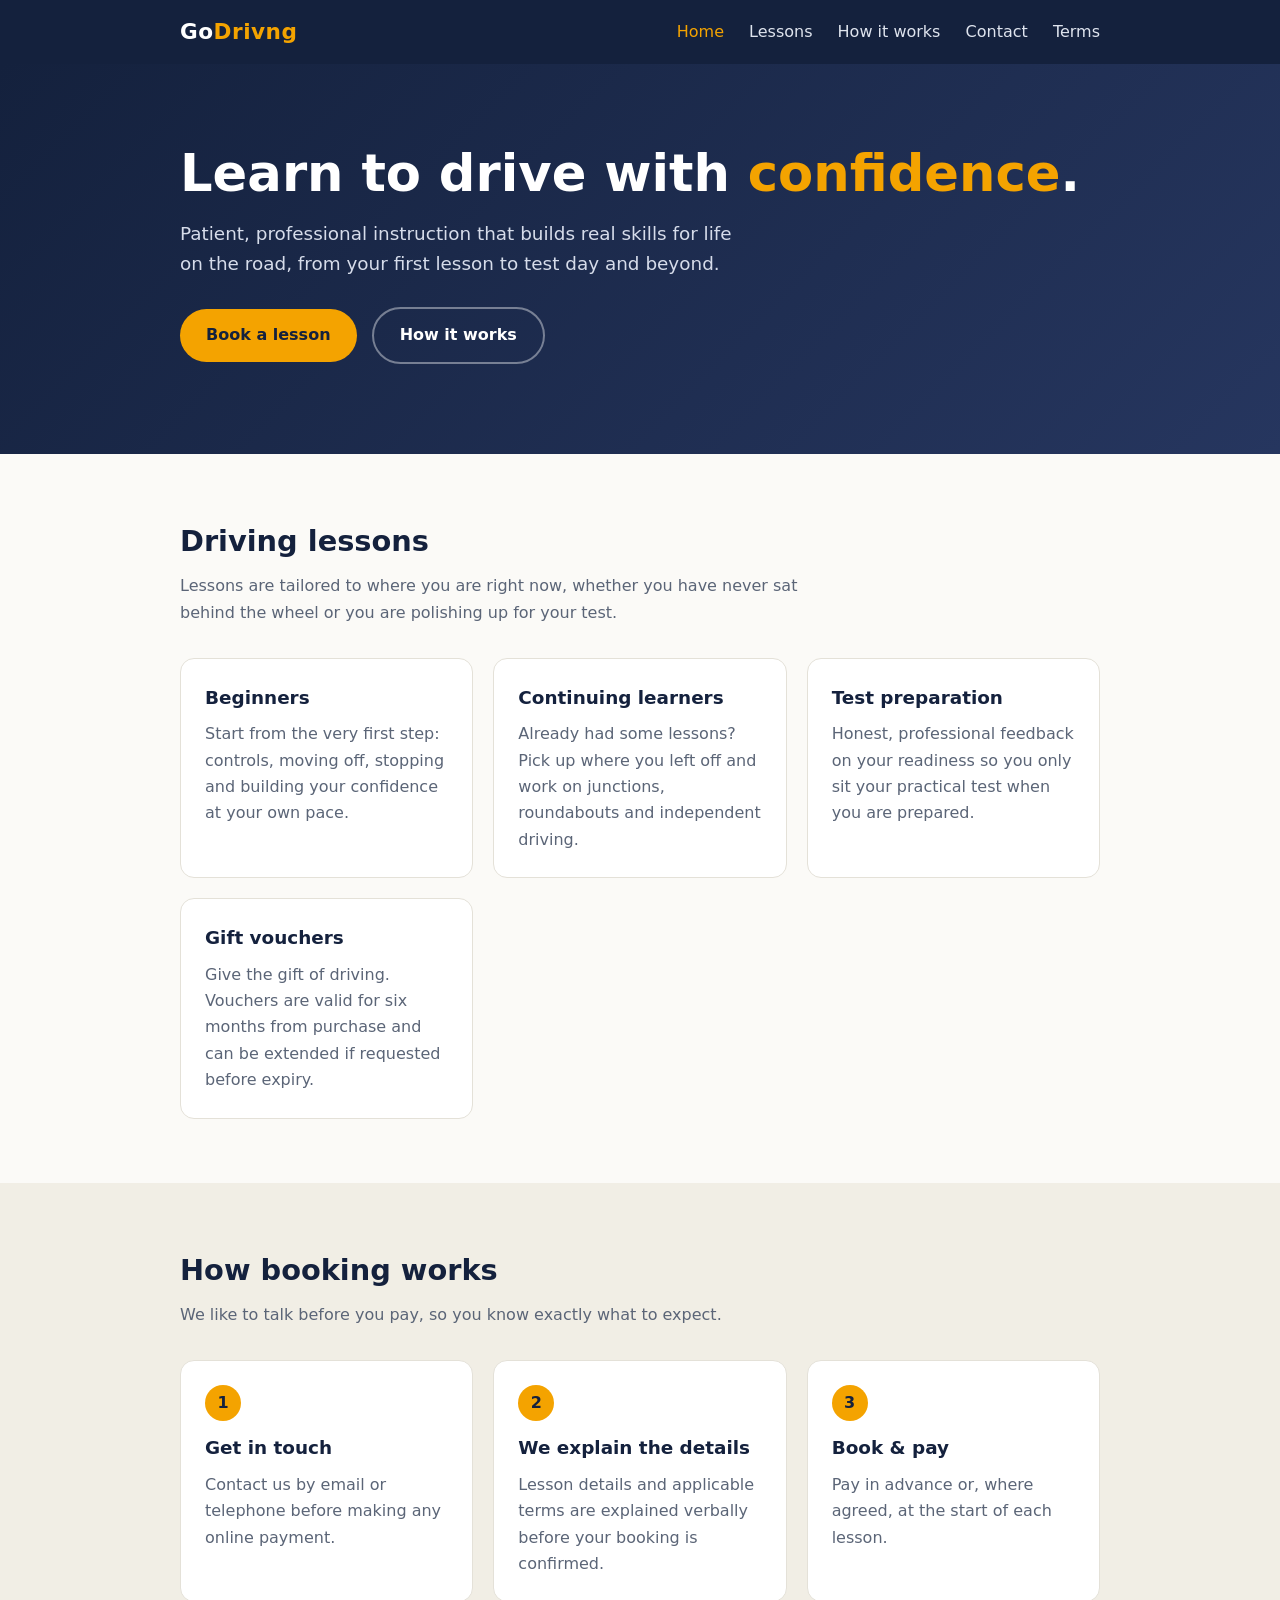
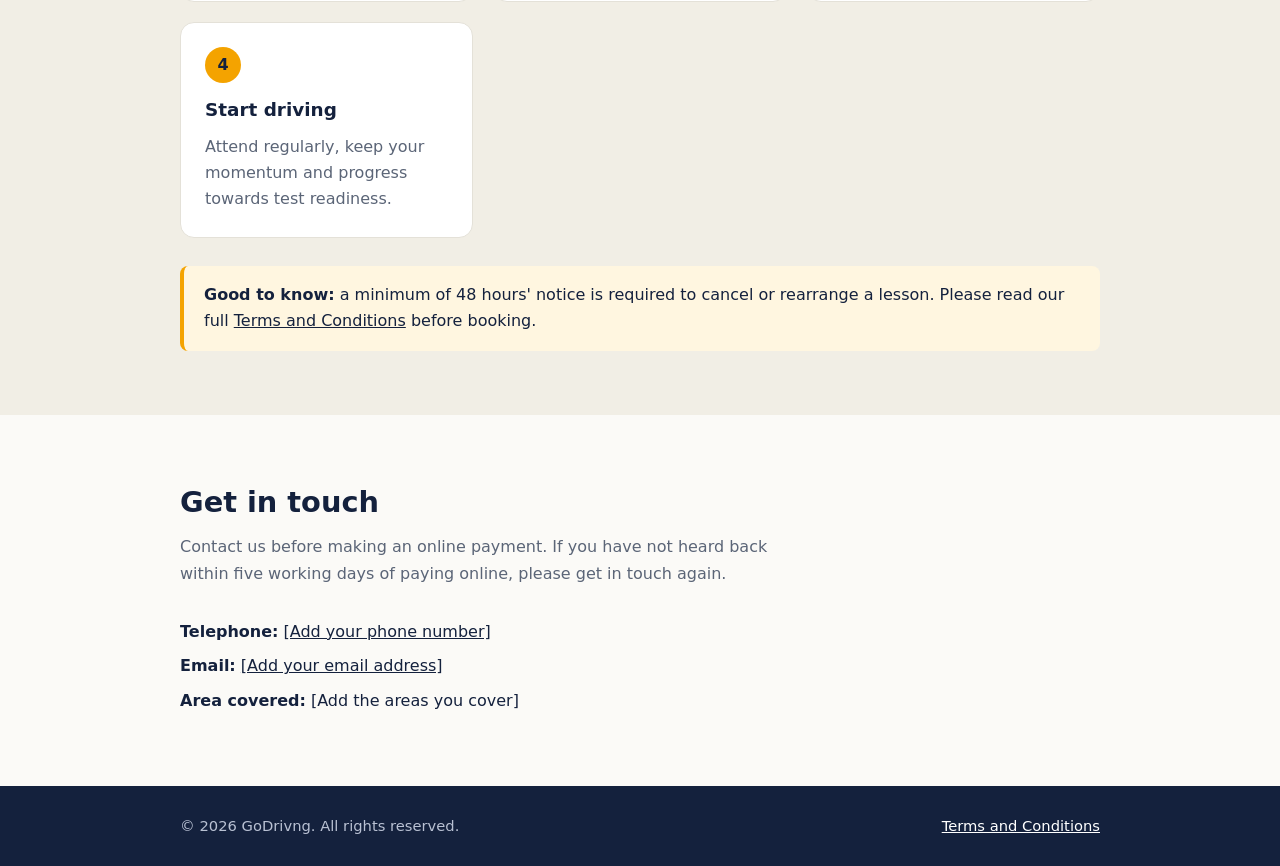
==== index.html @ 8129f7e6 "Add files via upload" ====
<!DOCTYPE html>
<html lang="en-GB">
<head>
  <meta charset="utf-8">
  <meta name="viewport" content="width=device-width, initial-scale=1">
  <title>GoDrivng | Driving School</title>
  <meta name="description" content="GoDrivng driving school: friendly, professional driving lessons. Get in touch to discuss your lessons before booking.">
  <link rel="stylesheet" href="styles.css">
</head>
<body>

<header class="site">
  <div class="wrap">
    <a class="brand" href="index.html">Go<span>Drivng</span></a>
    <nav>
      <a href="index.html" aria-current="page">Home</a>
      <a href="index.html#lessons">Lessons</a>
      <a href="index.html#how-it-works">How it works</a>
      <a href="index.html#contact">Contact</a>
      <a href="terms.html">Terms</a>
    </nav>
  </div>
</header>

<main>
  <div class="hero">
    <div class="wrap">
      <h1>Learn to drive with <em>confidence</em>.</h1>
      <p>Patient, professional instruction that builds real skills for life on the road, from your first lesson to test day and beyond.</p>
      <a class="btn" href="#contact">Book a lesson</a>
      <a class="btn ghost" href="#how-it-works">How it works</a>
    </div>
  </div>

  <section id="lessons">
    <div class="wrap">
      <h2>Driving lessons</h2>
      <p class="lead">Lessons are tailored to where you are right now, whether you have never sat behind the wheel or you are polishing up for your test.</p>
      <div class="grid">
        <div class="card">
          <h3>Beginners</h3>
          <p>Start from the very first step: controls, moving off, stopping and building your confidence at your own pace.</p>
        </div>
        <div class="card">
          <h3>Continuing learners</h3>
          <p>Already had some lessons? Pick up where you left off and work on junctions, roundabouts and independent driving.</p>
        </div>
        <div class="card">
          <h3>Test preparation</h3>
          <p>Honest, professional feedback on your readiness so you only sit your practical test when you are prepared.</p>
        </div>
        <div class="card">
          <h3>Gift vouchers</h3>
          <p>Give the gift of driving. Vouchers are valid for six months from purchase and can be extended if requested before expiry.</p>
        </div>
      </div>
    </div>
  </section>

  <section id="how-it-works" class="band">
    <div class="wrap">
      <h2>How booking works</h2>
      <p class="lead">We like to talk before you pay, so you know exactly what to expect.</p>
      <div class="grid">
        <div class="card">
          <div class="num">1</div>
          <h3>Get in touch</h3>
          <p>Contact us by email or telephone before making any online payment.</p>
        </div>
        <div class="card">
          <div class="num">2</div>
          <h3>We explain the details</h3>
          <p>Lesson details and applicable terms are explained verbally before your booking is confirmed.</p>
        </div>
        <div class="card">
          <div class="num">3</div>
          <h3>Book &amp; pay</h3>
          <p>Pay in advance or, where agreed, at the start of each lesson.</p>
        </div>
        <div class="card">
          <div class="num">4</div>
          <h3>Start driving</h3>
          <p>Attend regularly, keep your momentum and progress towards test readiness.</p>
        </div>
      </div>
      <div class="notice">
        <strong>Good to know:</strong> a minimum of 48 hours' notice is required to cancel or rearrange a lesson. Please read our full
        <a href="terms.html">Terms and Conditions</a> before booking.
      </div>
    </div>
  </section>

  <section id="contact">
    <div class="wrap">
      <h2>Get in touch</h2>
      <p class="lead">Contact us before making an online payment. If you have not heard back within five working days of paying online, please get in touch again.</p>
      <ul class="contact-list">
        <!-- TODO: replace the placeholders below with your real details -->
        <li><strong>Telephone:</strong> <a href="tel:+440000000000">[Add your phone number]</a></li>
        <li><strong>Email:</strong> <a href="mailto:you@example.com">[Add your email address]</a></li>
        <li><strong>Area covered:</strong> [Add the areas you cover]</li>
      </ul>
    </div>
  </section>
</main>

<footer class="site">
  <div class="wrap">
    <span>&copy; <span id="year">2026</span> GoDrivng. All rights reserved.</span>
    <a href="terms.html">Terms and Conditions</a>
  </div>
</footer>

<script>
  document.getElementById("year").textContent = new Date().getFullYear();
</script>
</body>
</html>
---- styles.css ----
:root {
  --ink: #14213d;
  --accent: #f4a300;
  --accent-dark: #c47f00;
  --bg: #fbfaf7;
  --card: #ffffff;
  --muted: #5b6577;
  --line: #e4e1d8;
  --radius: 14px;
}

* { box-sizing: border-box; }

html { scroll-behavior: smooth; }

body {
  margin: 0;
  font-family: "Segoe UI", system-ui, -apple-system, Roboto, Helvetica, Arial, sans-serif;
  color: var(--ink);
  background: var(--bg);
  line-height: 1.65;
}

a { color: var(--ink); }

.wrap { max-width: 960px; margin: 0 auto; padding: 0 20px; }

/* Header */
header.site {
  background: var(--ink);
  color: #fff;
  position: sticky;
  top: 0;
  z-index: 10;
}
header.site .wrap {
  display: flex;
  align-items: center;
  justify-content: space-between;
  padding-top: 14px;
  padding-bottom: 14px;
  gap: 16px;
  flex-wrap: wrap;
}
.brand {
  font-weight: 800;
  font-size: 1.35rem;
  letter-spacing: .5px;
  color: #fff;
  text-decoration: none;
}
.brand span { color: var(--accent); }
nav a {
  color: #dfe4ee;
  text-decoration: none;
  margin-left: 20px;
  font-weight: 500;
}
nav a:hover, nav a[aria-current="page"] { color: var(--accent); }

/* Hero */
.hero {
  background: linear-gradient(135deg, var(--ink) 0%, #26365f 100%);
  color: #fff;
  padding: 80px 0 90px;
}
.hero h1 {
  font-size: clamp(2rem, 5vw, 3.2rem);
  line-height: 1.15;
  margin: 0 0 16px;
}
.hero h1 em { color: var(--accent); font-style: normal; }
.hero p { max-width: 560px; font-size: 1.15rem; color: #d6dcea; margin: 0 0 28px; }

.btn {
  display: inline-block;
  background: var(--accent);
  color: var(--ink);
  font-weight: 700;
  padding: 13px 26px;
  border-radius: 999px;
  text-decoration: none;
  transition: background .15s, transform .15s;
}
.btn:hover { background: var(--accent-dark); transform: translateY(-1px); }
.btn.ghost {
  background: transparent;
  color: #fff;
  border: 2px solid rgba(255,255,255,.4);
  margin-left: 10px;
}
.btn.ghost:hover { border-color: var(--accent); color: var(--accent); background: transparent; }

/* Sections */
section { padding: 64px 0; }
section h2 { font-size: 1.8rem; margin: 0 0 8px; }
.lead { color: var(--muted); margin: 0 0 32px; max-width: 620px; }

.grid {
  display: grid;
  gap: 20px;
  grid-template-columns: repeat(auto-fit, minmax(240px, 1fr));
}
.card {
  background: var(--card);
  border: 1px solid var(--line);
  border-radius: var(--radius);
  padding: 24px;
}
.card h3 { margin: 0 0 8px; font-size: 1.15rem; }
.card p { margin: 0; color: var(--muted); }
.card .num {
  display: inline-grid;
  place-items: center;
  width: 36px; height: 36px;
  border-radius: 50%;
  background: var(--accent);
  color: var(--ink);
  font-weight: 800;
  margin-bottom: 12px;
}

.band { background: #f1eee5; }

.notice {
  background: #fff6e0;
  border-left: 4px solid var(--accent);
  padding: 16px 20px;
  border-radius: 8px;
  margin-top: 28px;
}

/* Contact */
.contact-list { list-style: none; padding: 0; margin: 0; }
.contact-list li { margin-bottom: 8px; }

/* Terms page */
.terms-head { background: var(--ink); color: #fff; padding: 48px 0; }
.terms-head h1 { margin: 0; font-size: clamp(1.7rem, 4vw, 2.4rem); }
.terms-body { padding: 48px 0 72px; }
.terms-body article {
  background: var(--card);
  border: 1px solid var(--line);
  border-radius: var(--radius);
  padding: 32px clamp(20px, 4vw, 44px);
}
.terms-body h2 {
  font-size: 1.3rem;
  margin: 34px 0 10px;
  padding-bottom: 6px;
  border-bottom: 2px solid var(--accent);
  display: inline-block;
}
.terms-body h2:first-child { margin-top: 0; }
.terms-body ul { padding-left: 20px; }
.terms-body li { margin-bottom: 10px; }

/* Footer */
footer.site {
  background: var(--ink);
  color: #b9c1d3;
  padding: 28px 0;
  font-size: .92rem;
}
footer.site a { color: #fff; }
footer.site .wrap {
  display: flex;
  justify-content: space-between;
  flex-wrap: wrap;
  gap: 10px;
}

@media (max-width: 560px) {
  nav a { margin-left: 14px; }
  .btn.ghost { margin: 12px 0 0; }
}
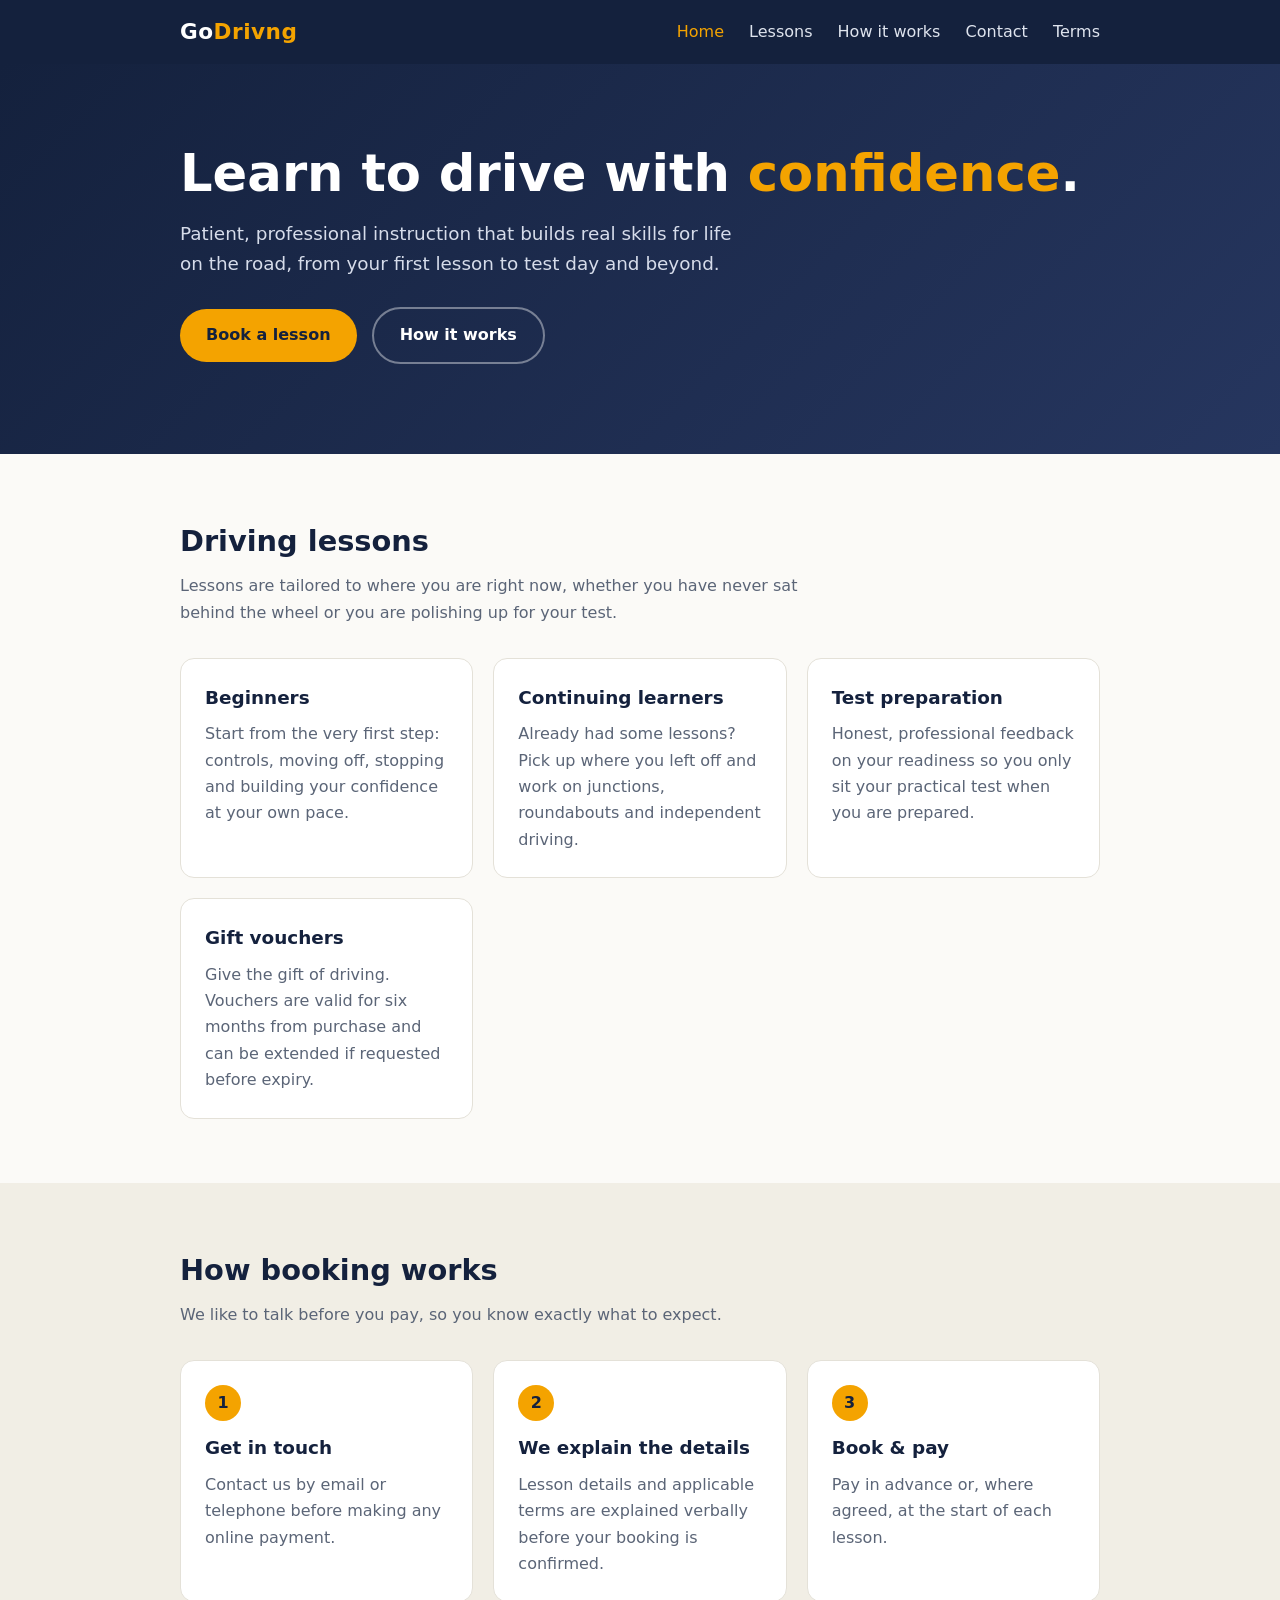
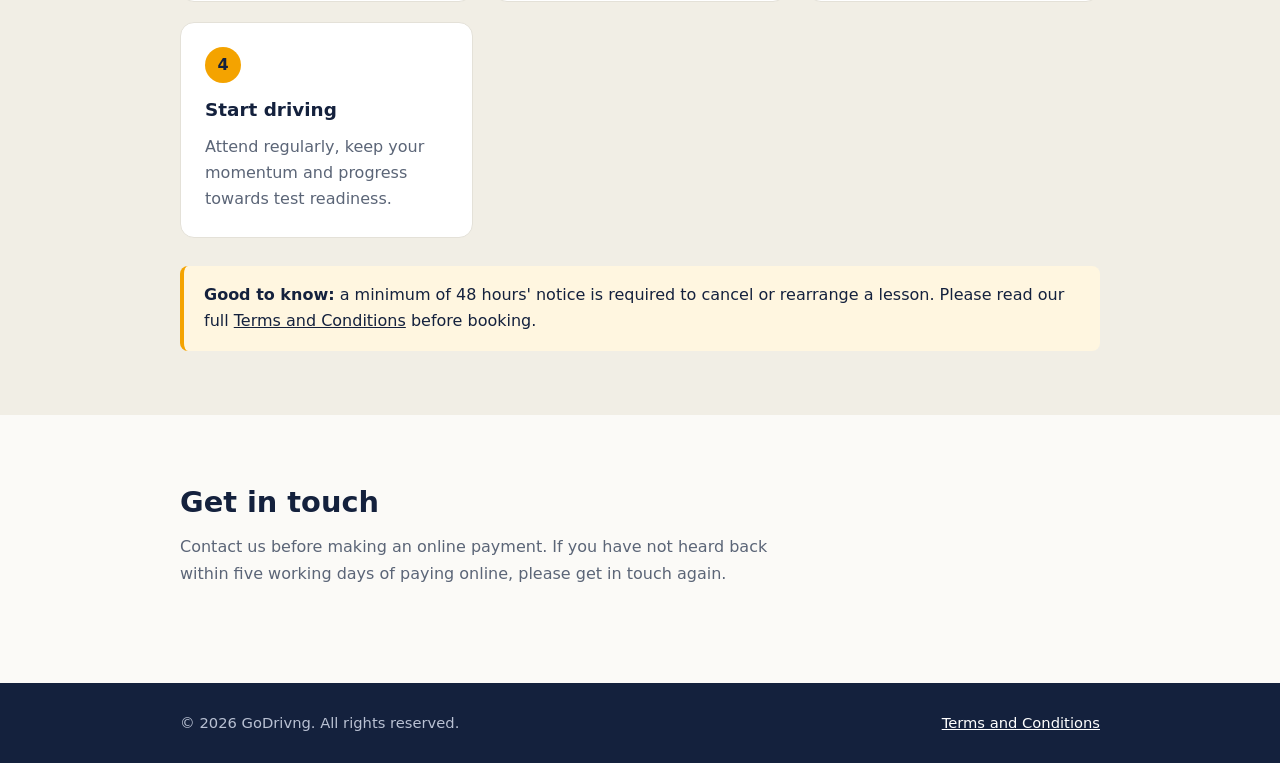
==== commit 6abc56f6: "Replace placeholder phone number in contact section Updated contact details placeholders in index.ht" ====
--- a/index.html
+++ b/index.html
@@ -95,10 +95,10 @@
       <h2>Get in touch</h2>
       <p class="lead">Contact us before making an online payment. If you have not heard back within five working days of paying online, please get in touch again.</p>
       <ul class="contact-list">
-        <!-- TODO: replace the placeholders below with your real details -->
-        <li><strong>Telephone:</strong> <a href="tel:+440000000000">[Add your phone number]</a></li>
+        <!-- TODO: replace the placeholders below with your real details 
+        <li><strong>Telephone:</strong> <a href="tel:+447873661992">[Add your phone number]</a></li>
         <li><strong>Email:</strong> <a href="mailto:you@example.com">[Add your email address]</a></li>
-        <li><strong>Area covered:</strong> [Add the areas you cover]</li>
+        <li><strong>Area covered:</strong> [Add the areas you cover]</li> -->
       </ul>
     </div>
   </section>
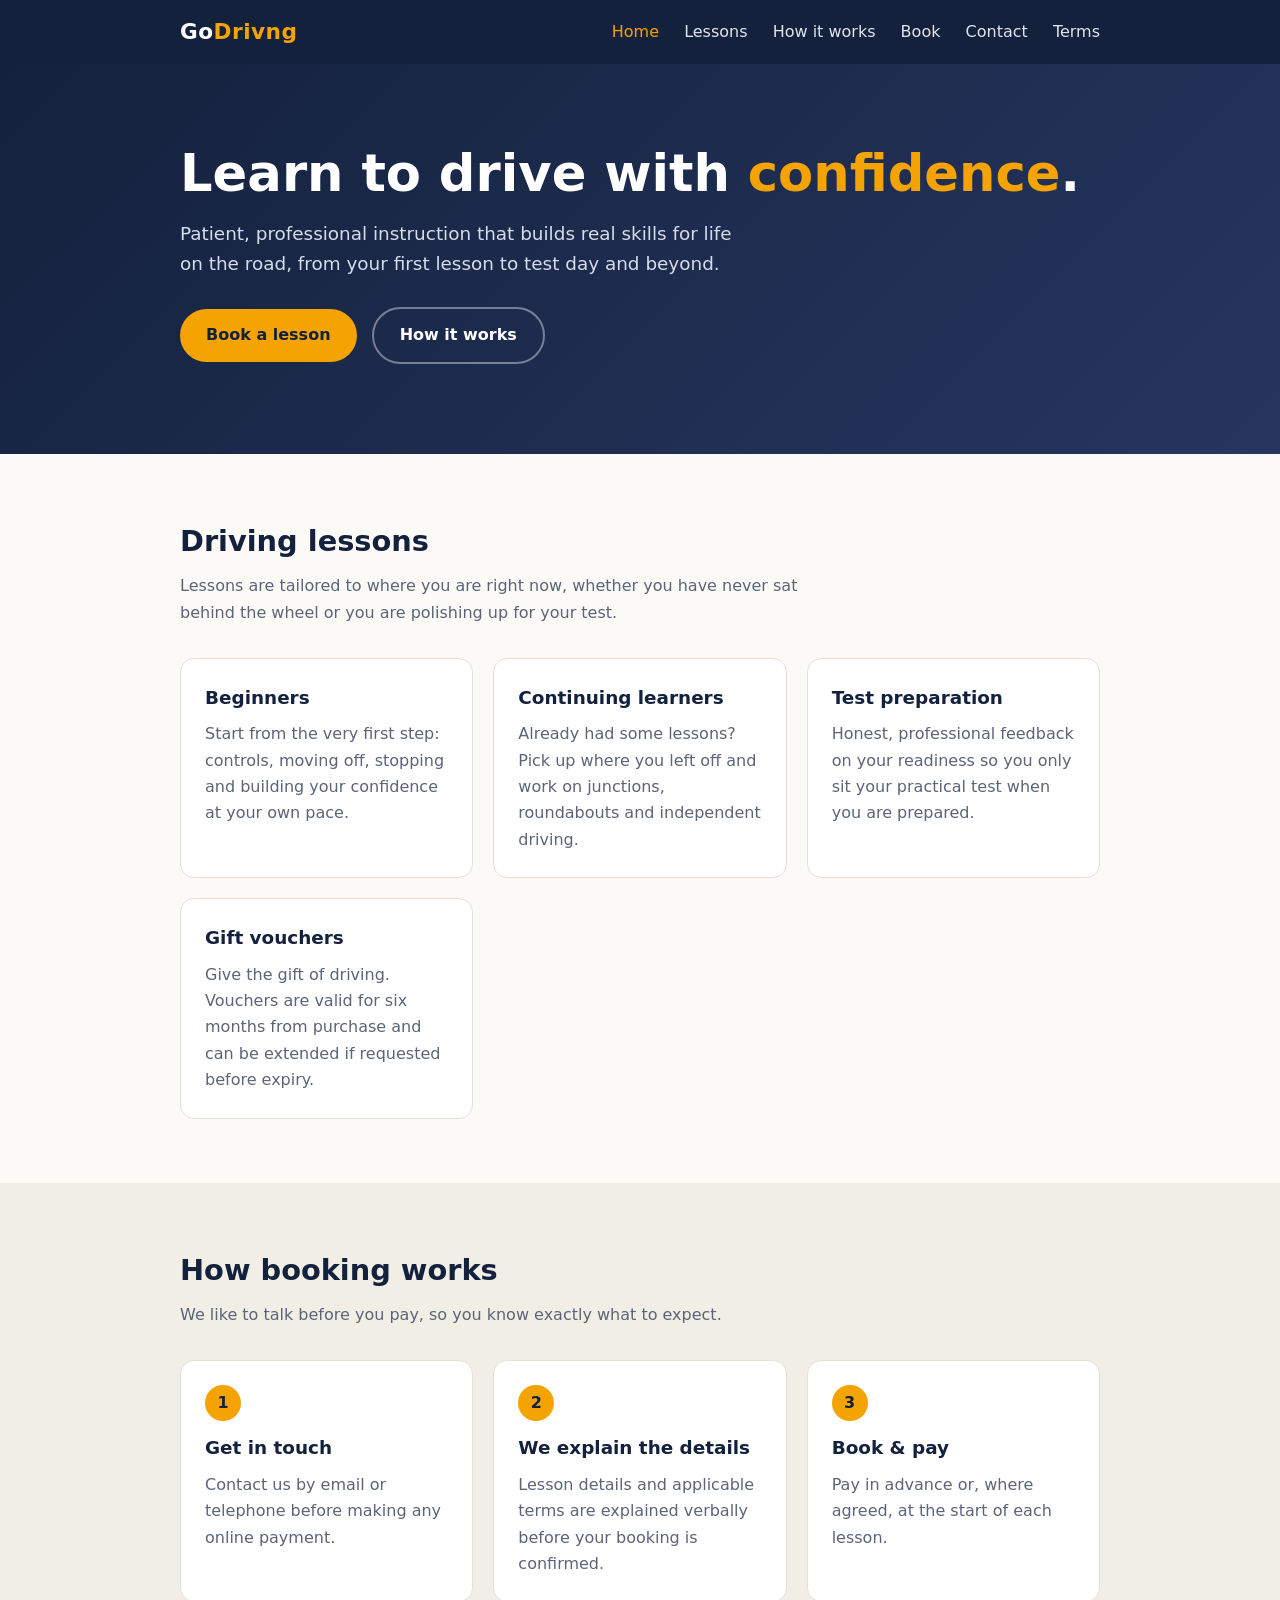
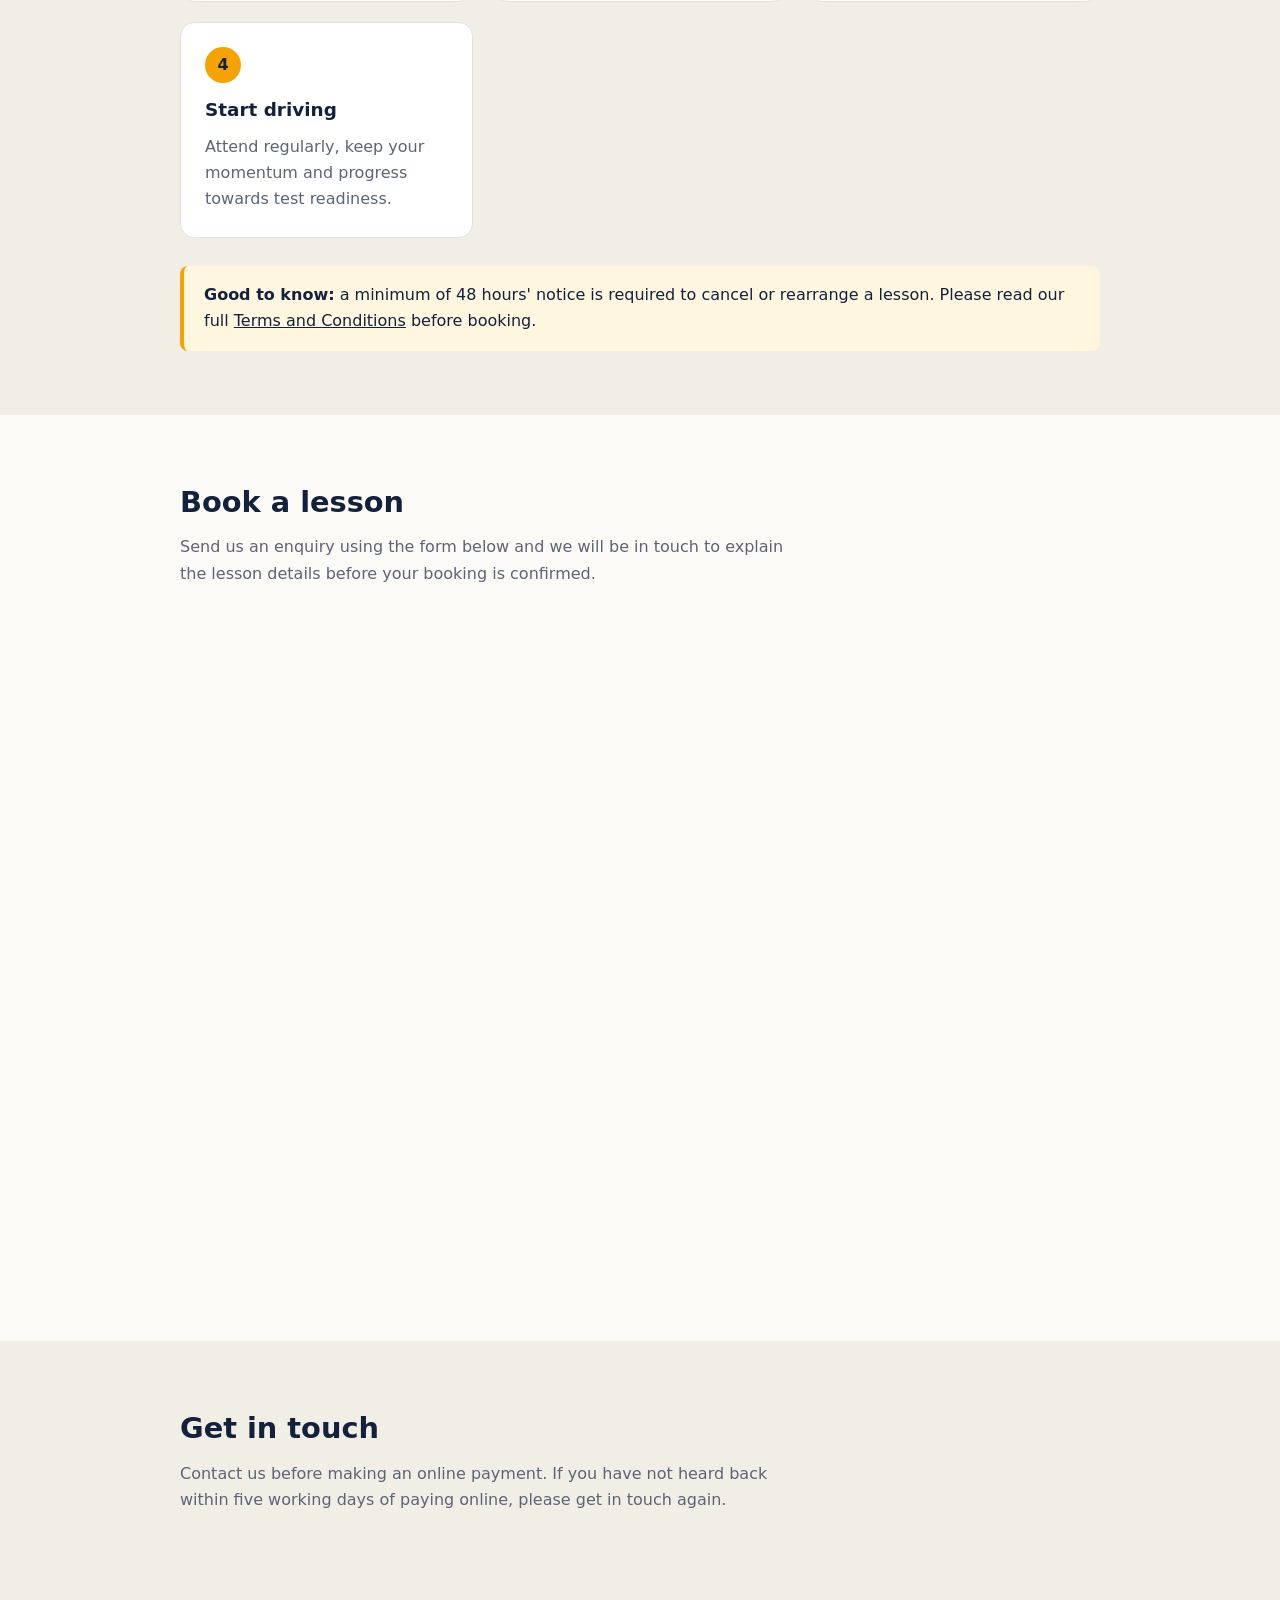
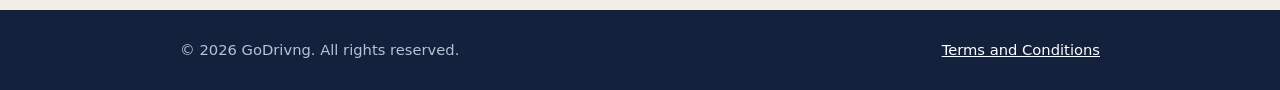
==== commit 6c49a355: "Update index.html" ====
--- a/index.html
+++ b/index.html
@@ -16,6 +16,7 @@
       <a href="index.html" aria-current="page">Home</a>
       <a href="index.html#lessons">Lessons</a>
       <a href="index.html#how-it-works">How it works</a>
+      <a href="index.html#booking">Book</a>
       <a href="index.html#contact">Contact</a>
       <a href="terms.html">Terms</a>
     </nav>
@@ -27,7 +28,7 @@
     <div class="wrap">
       <h1>Learn to drive with <em>confidence</em>.</h1>
       <p>Patient, professional instruction that builds real skills for life on the road, from your first lesson to test day and beyond.</p>
-      <a class="btn" href="#contact">Book a lesson</a>
+      <a class="btn" href="#booking">Book a lesson</a>
       <a class="btn ghost" href="#how-it-works">How it works</a>
     </div>
   </div>
@@ -90,13 +91,23 @@
     </div>
   </section>
 
-  <section id="contact">
+  <section id="booking">
+    <div class="wrap">
+      <h2>Book a lesson</h2>
+      <p class="lead">Send us an enquiry using the form below and we will be in touch to explain the lesson details before your booking is confirmed.</p>
+      <div class="booking-frame">
+        <iframe src="https://www.totaldrive.app/a/enquiry_form_widget.php?17890812008394" title="GoDrivng enquiry form" frameborder="0" style="width: 100%; height: 650px;"></iframe>
+      </div>
+    </div>
+  </section>
+
+  <section id="contact" class="band">
     <div class="wrap">
       <h2>Get in touch</h2>
       <p class="lead">Contact us before making an online payment. If you have not heard back within five working days of paying online, please get in touch again.</p>
       <ul class="contact-list">
         <!-- TODO: replace the placeholders below with your real details 
-        <li><strong>Telephone:</strong> <a href="tel:+447873661992">[Add your phone number]</a></li>
+        <li><strong>Telephone:</strong> <a href="tel:+440000000000">[Add your phone number]</a></li>
         <li><strong>Email:</strong> <a href="mailto:you@example.com">[Add your email address]</a></li>
         <li><strong>Area covered:</strong> [Add the areas you cover]</li> -->
       </ul>
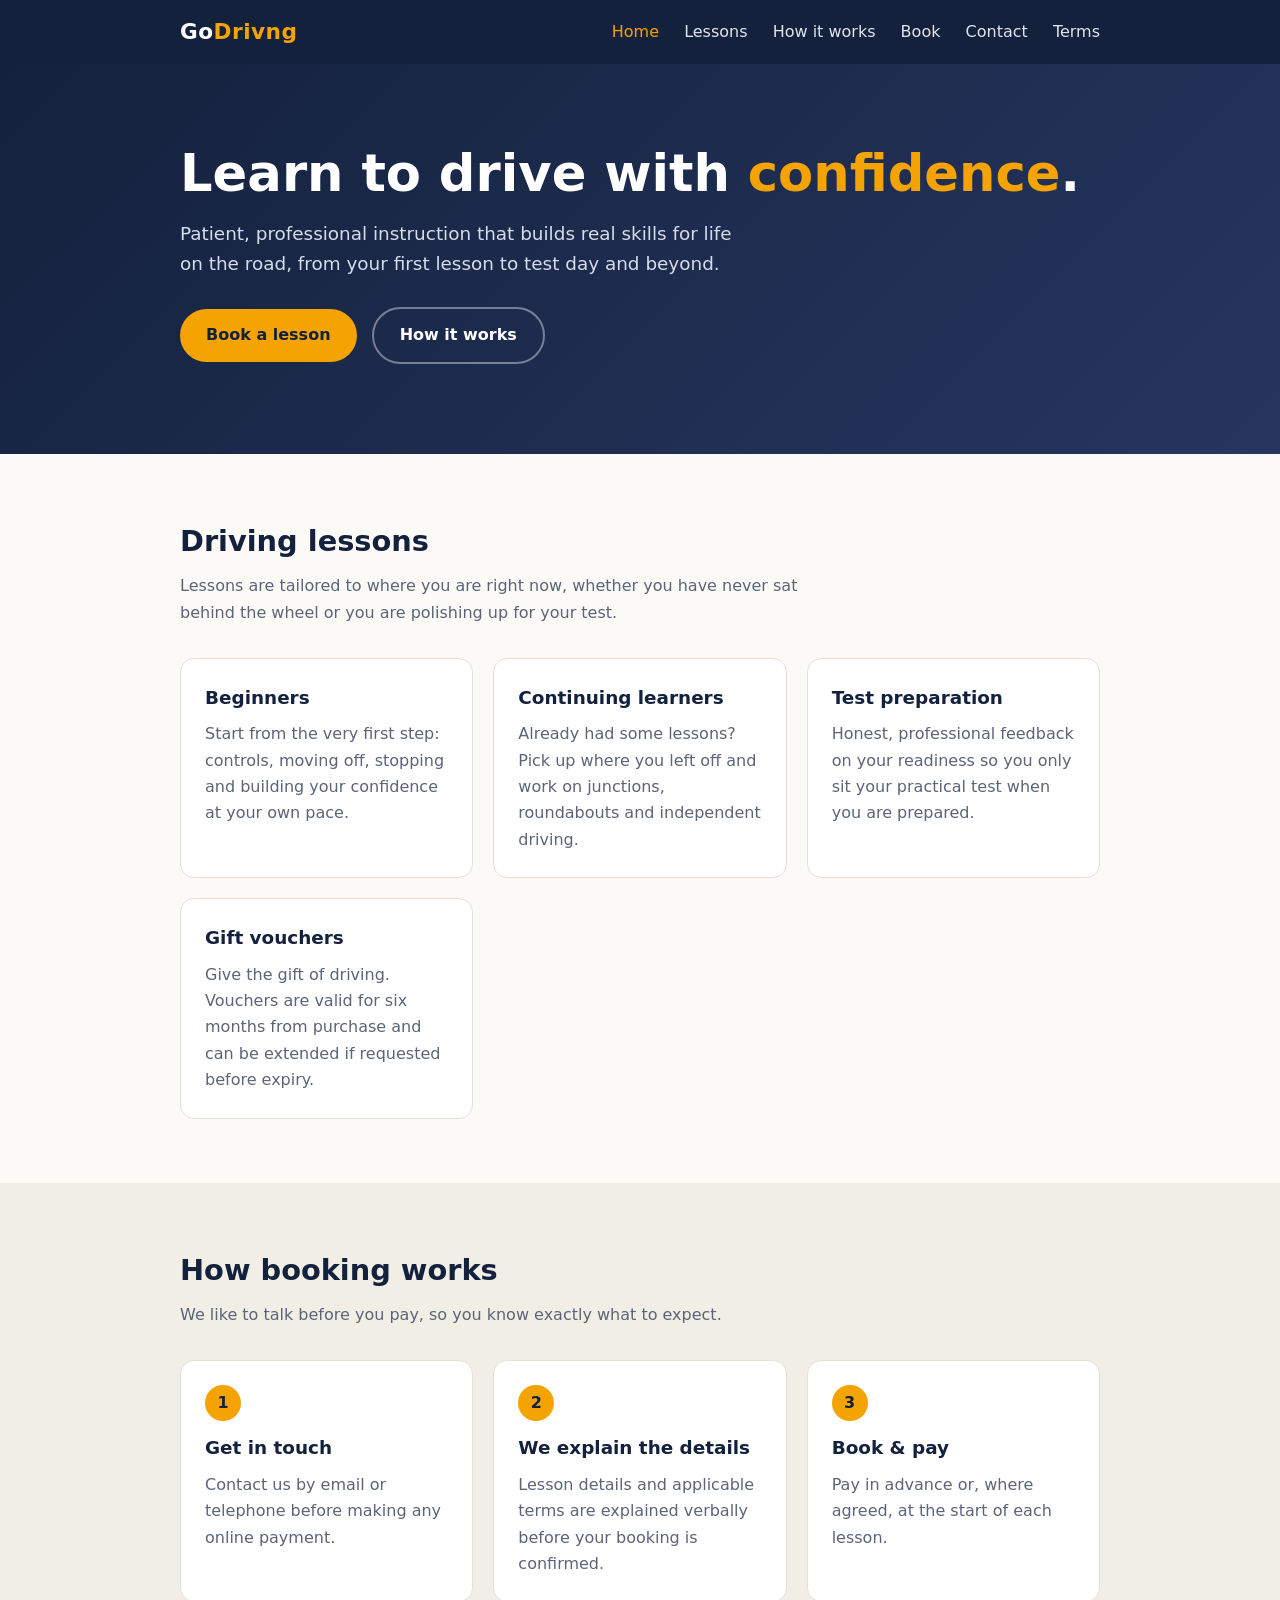
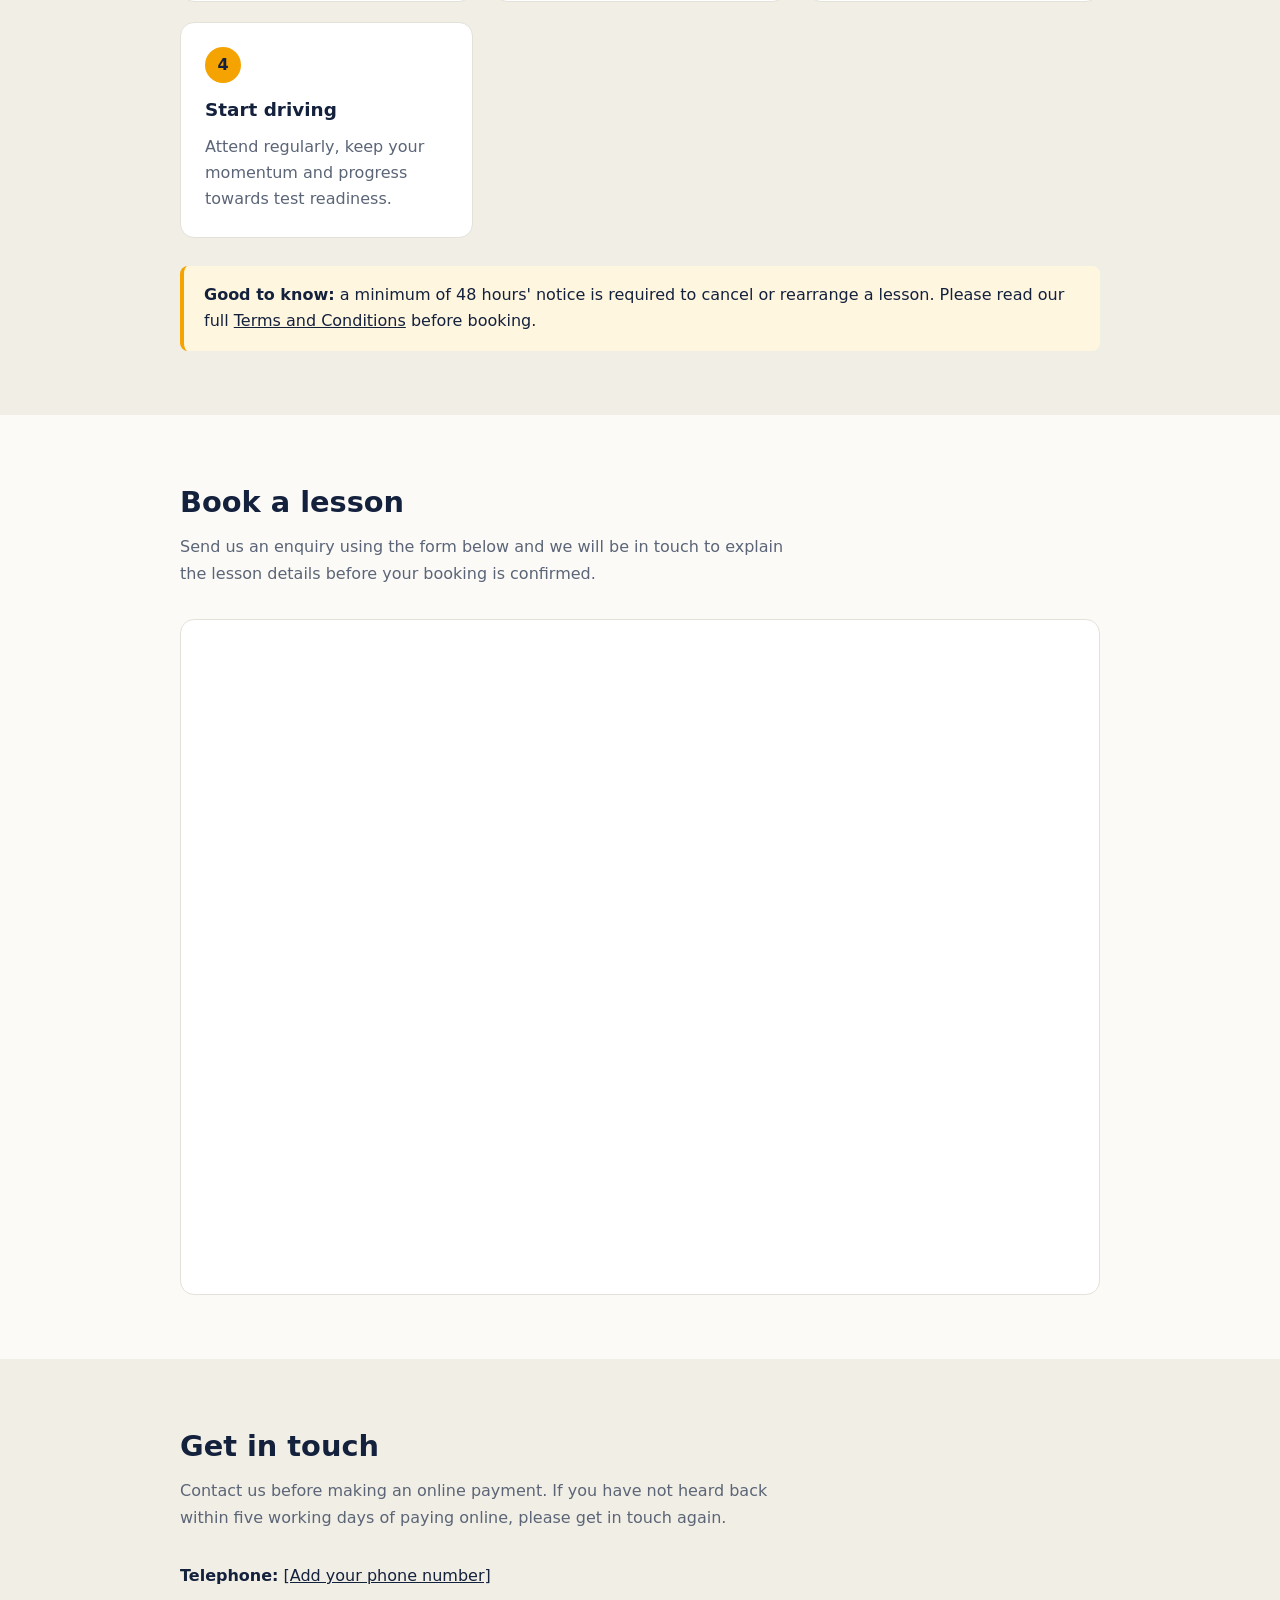
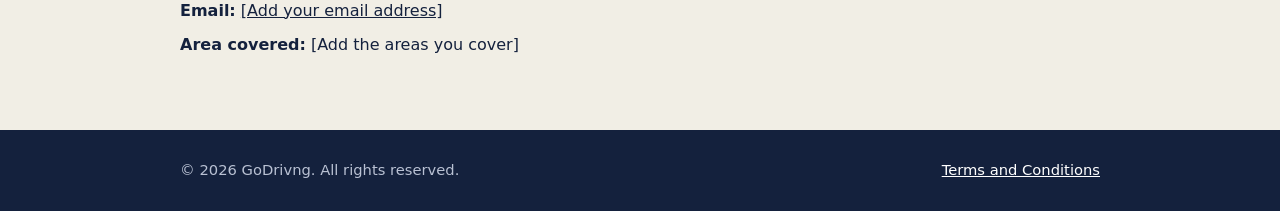
==== commit 7379270e: "Add files via upload" ====
--- a/index.html
+++ b/index.html
@@ -106,10 +106,10 @@
       <h2>Get in touch</h2>
       <p class="lead">Contact us before making an online payment. If you have not heard back within five working days of paying online, please get in touch again.</p>
       <ul class="contact-list">
-        <!-- TODO: replace the placeholders below with your real details 
+        <!-- TODO: replace the placeholders below with your real details -->
         <li><strong>Telephone:</strong> <a href="tel:+440000000000">[Add your phone number]</a></li>
         <li><strong>Email:</strong> <a href="mailto:you@example.com">[Add your email address]</a></li>
-        <li><strong>Area covered:</strong> [Add the areas you cover]</li> -->
+        <li><strong>Area covered:</strong> [Add the areas you cover]</li>
       </ul>
     </div>
   </section>
--- a/styles.css
+++ b/styles.css
@@ -130,6 +130,16 @@
   margin-top: 28px;
 }
 
+/* Booking form */
+.booking-frame {
+  background: var(--card);
+  border: 1px solid var(--line);
+  border-radius: var(--radius);
+  padding: 12px;
+  overflow: hidden;
+}
+.booking-frame iframe { display: block; border: 0; }
+
 /* Contact */
 .contact-list { list-style: none; padding: 0; margin: 0; }
 .contact-list li { margin-bottom: 8px; }
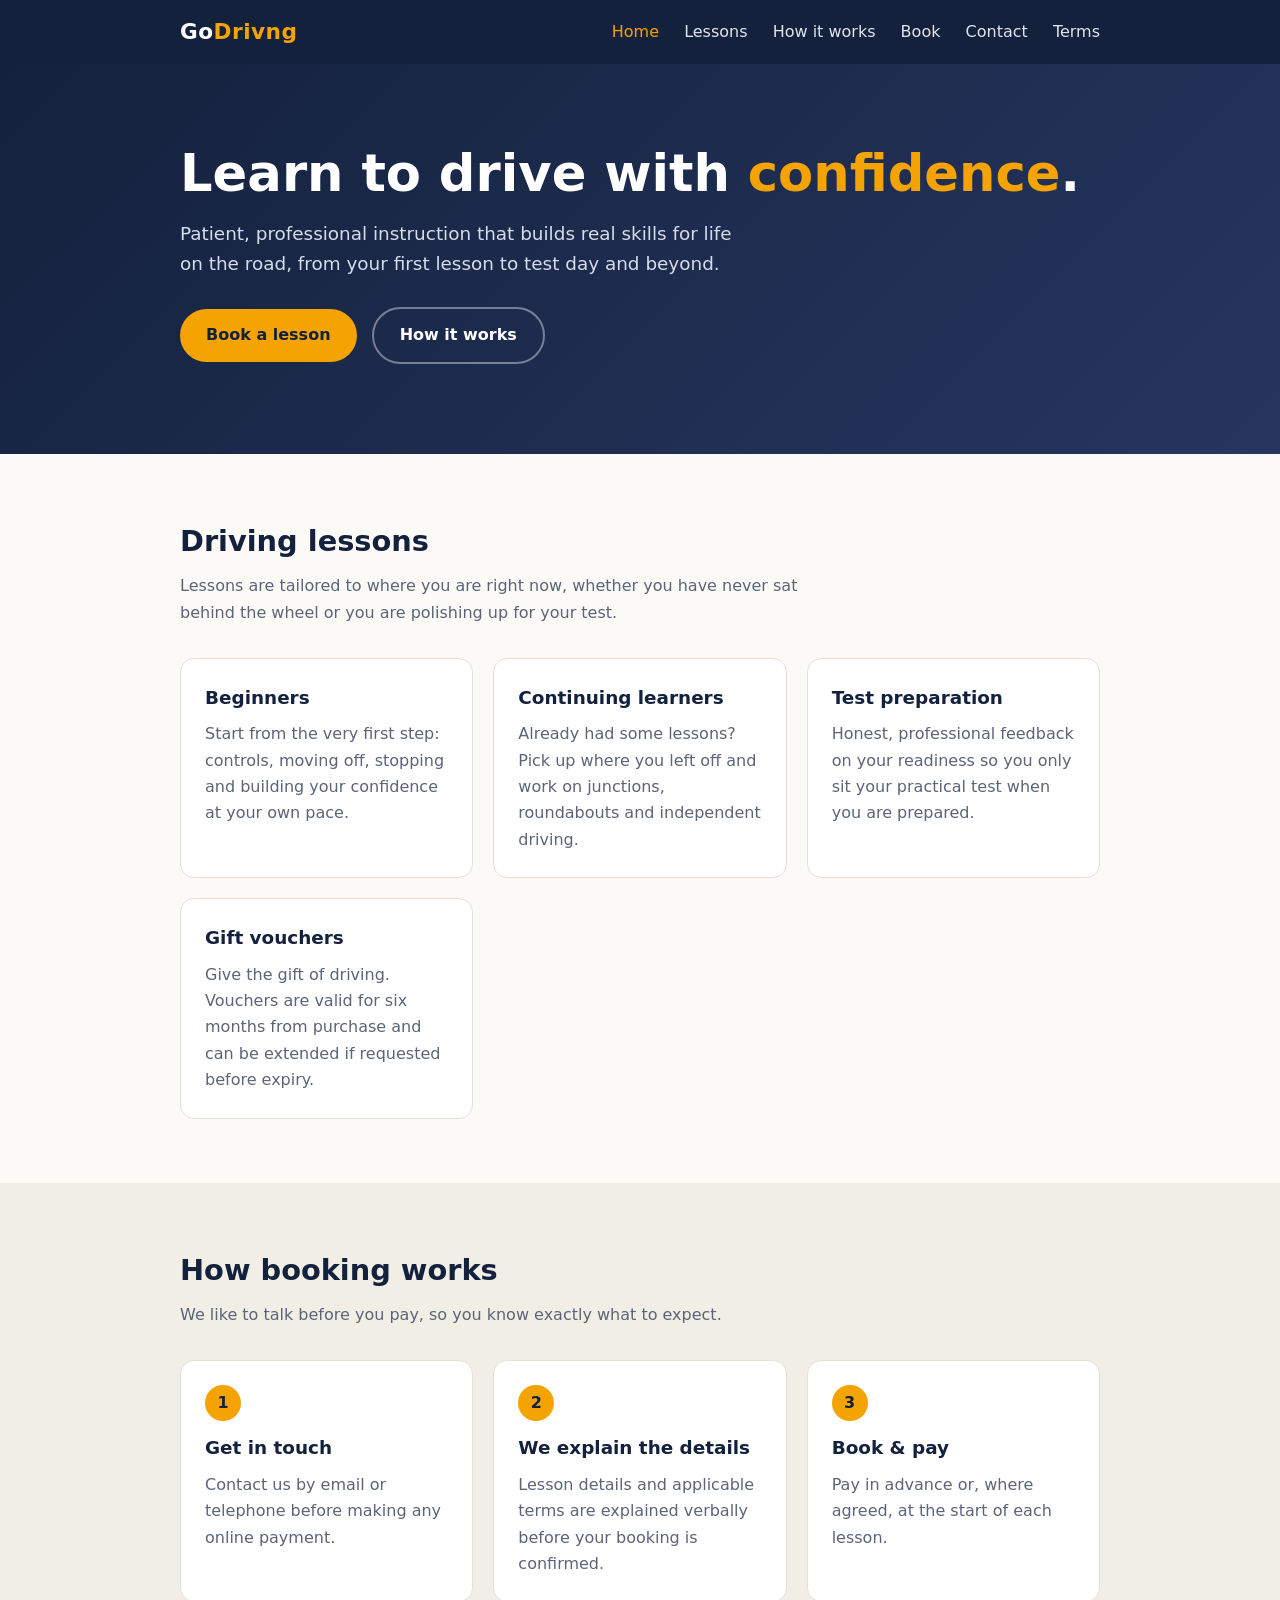
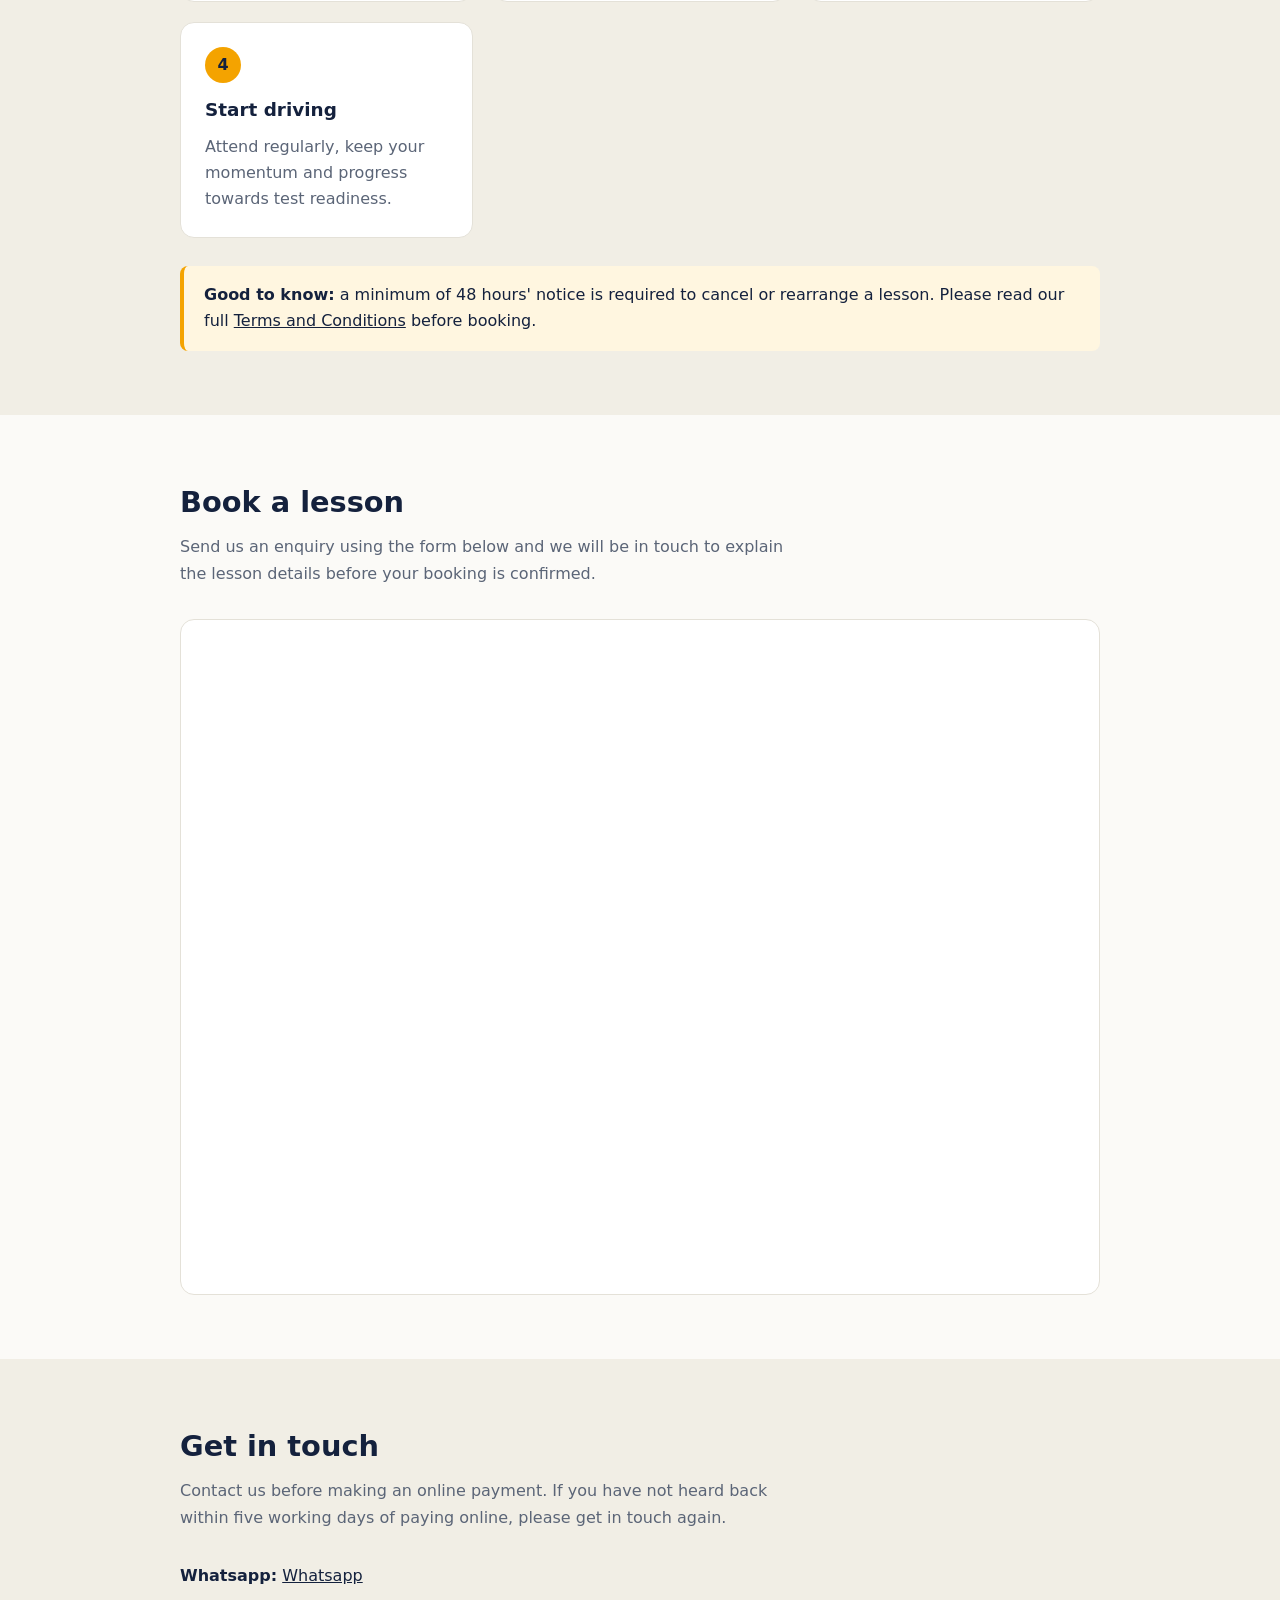
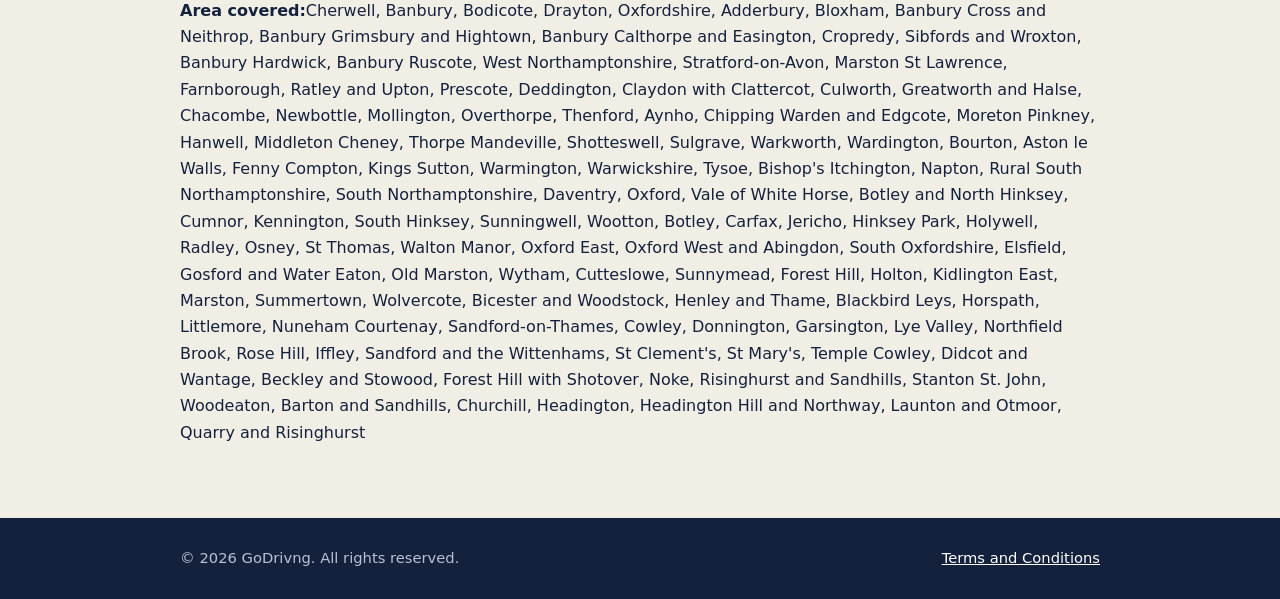
==== commit 7e043103: "Update contact information in index.html" ====
--- a/index.html
+++ b/index.html
@@ -106,10 +106,9 @@
       <h2>Get in touch</h2>
       <p class="lead">Contact us before making an online payment. If you have not heard back within five working days of paying online, please get in touch again.</p>
       <ul class="contact-list">
-        <!-- TODO: replace the placeholders below with your real details -->
-        <li><strong>Telephone:</strong> <a href="tel:+440000000000">[Add your phone number]</a></li>
-        <li><strong>Email:</strong> <a href="mailto:you@example.com">[Add your email address]</a></li>
-        <li><strong>Area covered:</strong> [Add the areas you cover]</li>
+        <li><strong>Whatsapp:</strong> <a href="https://godrivng.com/wp">Whatsapp</a></li>
+           <!--   <li><strong>Email:</strong> <a href="mailto:you@example.com">[Add your email address]</a></li> -->
+        <li><strong>Area covered:</strong>Cherwell, Banbury, Bodicote, Drayton, Oxfordshire, Adderbury, Bloxham, Banbury Cross and Neithrop, Banbury Grimsbury and Hightown, Banbury Calthorpe and Easington, Cropredy, Sibfords and Wroxton, Banbury Hardwick, Banbury Ruscote, West Northamptonshire, Stratford-on-Avon, Marston St Lawrence, Farnborough, Ratley and Upton, Prescote, Deddington, Claydon with Clattercot, Culworth, Greatworth and Halse, Chacombe, Newbottle, Mollington, Overthorpe, Thenford, Aynho, Chipping Warden and Edgcote, Moreton Pinkney, Hanwell, Middleton Cheney, Thorpe Mandeville, Shotteswell, Sulgrave, Warkworth, Wardington, Bourton, Aston le Walls, Fenny Compton, Kings Sutton, Warmington, Warwickshire, Tysoe, Bishop's Itchington, Napton, Rural South Northamptonshire, South Northamptonshire, Daventry, Oxford, Vale of White Horse, Botley and North Hinksey, Cumnor, Kennington, South Hinksey, Sunningwell, Wootton, Botley, Carfax, Jericho, Hinksey Park, Holywell, Radley, Osney, St Thomas, Walton Manor, Oxford East, Oxford West and Abingdon, South Oxfordshire, Elsfield, Gosford and Water Eaton, Old Marston, Wytham, Cutteslowe, Sunnymead, Forest Hill, Holton, Kidlington East, Marston, Summertown, Wolvercote, Bicester and Woodstock, Henley and Thame, Blackbird Leys, Horspath, Littlemore, Nuneham Courtenay, Sandford-on-Thames, Cowley, Donnington, Garsington, Lye Valley, Northfield Brook, Rose Hill, Iffley, Sandford and the Wittenhams, St Clement's, St Mary's, Temple Cowley, Didcot and Wantage, Beckley and Stowood, Forest Hill with Shotover, Noke, Risinghurst and Sandhills, Stanton St. John, Woodeaton, Barton and Sandhills, Churchill, Headington, Headington Hill and Northway, Launton and Otmoor, Quarry and Risinghurst </li>
       </ul>
     </div>
   </section>
